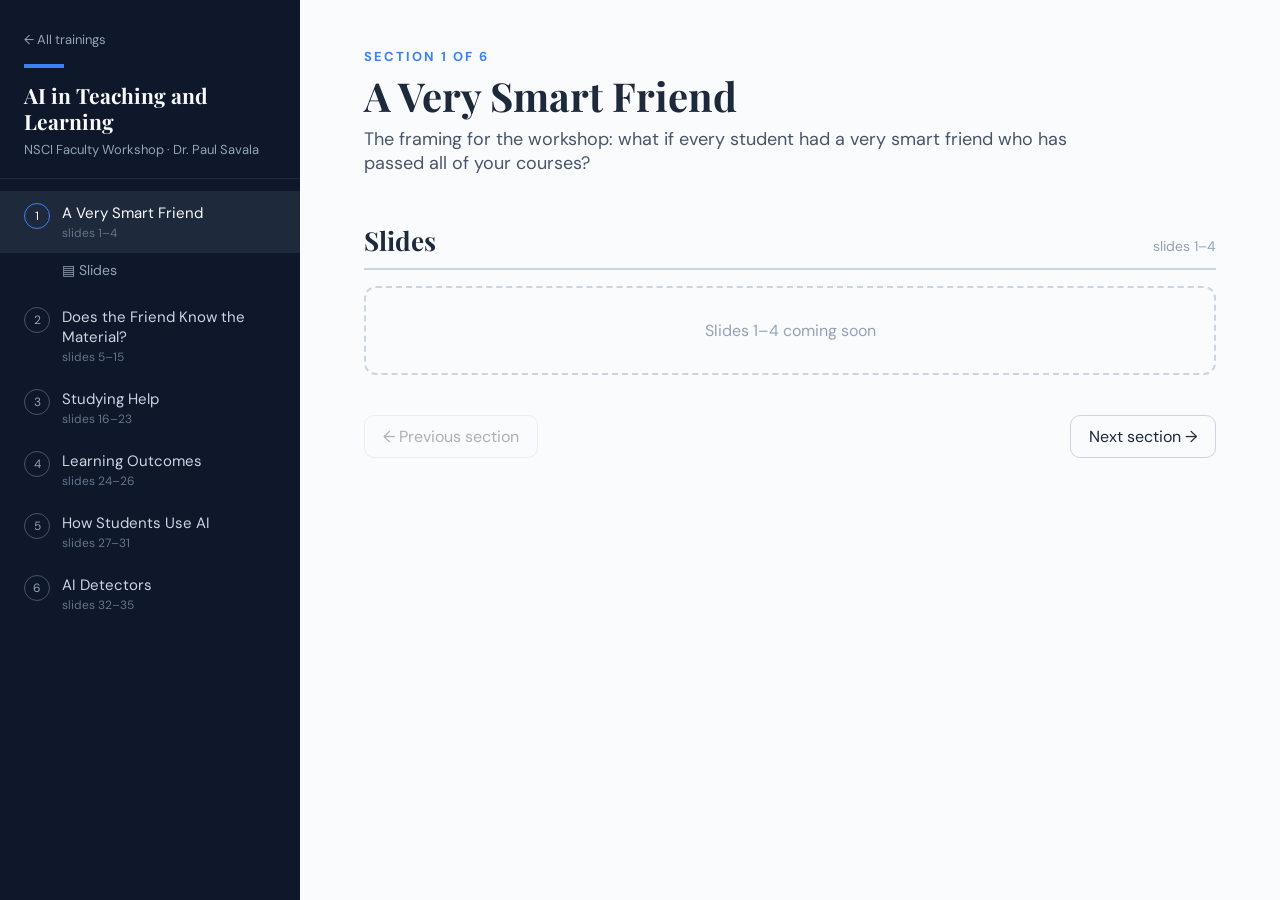
==== ai-teaching-learning/index.html @ a61bfcde "Add "AI in Teaching and Learning" training page (slides only) - New ai-teaching-learning/ page with " ====
<!DOCTYPE html>
<html lang="en">
<head>
<meta charset="utf-8">
<meta name="viewport" content="width=device-width, initial-scale=1">
<title>AI in Teaching and Learning</title>
<link rel="preconnect" href="https://fonts.googleapis.com">
<link href="https://fonts.googleapis.com/css2?family=Playfair+Display:wght@700&family=DM+Sans:wght@400;500;700&display=swap" rel="stylesheet">
<link rel="stylesheet" href="../shared/workshop.css?v=3">
</head>
<body>
<script src="../shared/site-config.js?v=3"></script>
<script>
/* =====================================================================
   THIS TRAINING'S CONTENT: the only part to edit for this page.
   ---------------------------------------------------------------------
   This training is slides only: no videos and no activities, so the
   page hides the video blocks, the name/department fields and the
   "others' answers" panel automatically.
   slidesPdf   Path to that section's slide PDF, relative to this folder,
               e.g. "slides/section-1.pdf". Leave "" until it exists.
   slides      The slide range shown to faculty (just a label).
   fullSlidesPdf  The whole deck in one PDF, linked from the sidebar.
   ===================================================================== */
window.TRAINING = {
  id: "ai-teaching-learning",
  title: "AI in Teaching and Learning",
  subtitle: "NSCI Faculty Workshop",
  fullSlidesPdf: "",
  sections: [
  { id: "s1", title: "A Very Smart Friend", slides: "1–4", slidesPdf: "",
    lede: "The framing for the workshop: what if every student had a very smart friend who has passed all of your courses?" },
  { id: "s2", title: "Does the Friend Know the Material?", slides: "5–15", slidesPdf: "",
    lede: "What benchmarks are, how today's models do on math, biology and chemistry questions, whether the friend just agrees with you, and how fast even the hardest tests are falling." },
  { id: "s3", title: "Studying Help", slides: "16–23", slidesPdf: "",
    lede: "What makes high-quality tutoring work, the spectrum from all-human to all-AI tutoring, and the design details that decide whether AI help works." },
  { id: "s4", title: "Learning Outcomes", slides: "24–26", slidesPdf: "",
    lede: "When the answer is seconds away, what should students leave our courses able to do themselves, and why?" },
  { id: "s5", title: "How Students Use AI", slides: "27–31", slidesPdf: "",
    lede: "What half a million student conversations show about how students actually use AI, and how we'd want them to use it." },
  { id: "s6", title: "AI Detectors", slides: "32–35", slidesPdf: "",
    lede: "How detectors went from unreliable to very accurate, why small error rates still add up, and whether it's worth being the AI police." }
]
};
</script>
<script src="../shared/workshop.js?v=3"></script>
</body>
</html>
---- shared/workshop.css ----
/* Shared styles for every training page. */
:root {
  --navy: #0F172A; --ink: #1E293B; --body: #475569; --muted: #94A3B8;
  --rule: #CBD5E1; --card: #F1F5F9; --bg: #FAFBFC; --blue: #3B82F6; --blue-soft: #DBEAFE;
  --green: #16A34A; --amber-bg: #FEF3C7; --amber-ink: #78350F; --red: #B91C1C;
}
* { box-sizing: border-box; }
html, body { margin: 0; }
body { min-height: 100vh; font-family: 'DM Sans', Arial, sans-serif; color: var(--body); background: var(--bg); }
a { color: var(--blue); }

/* ---------- training page layout ---------- */
body.training { display: flex; align-items: flex-start; }
aside.sidebar { width: 300px; flex: none; background: var(--navy); color: #CBD5E1; height: 100vh; position: sticky; top: 0; overflow-y: auto; display: flex; flex-direction: column; }
.brand { padding: 28px 24px 20px; border-bottom: 1px solid #1E293B; }
.brand .home { display: inline-block; font-size: 13px; color: var(--muted); text-decoration: none; margin-bottom: 16px; }
.brand .home:hover { color: #93C5FD; }
.brand .bar { width: 40px; height: 4px; background: var(--blue); margin-bottom: 14px; }
.brand h1 { font-family: 'Playfair Display', Georgia, serif; color: #F8FAFC; font-size: 21px; line-height: 1.25; margin: 0 0 6px; }
.brand p { margin: 0; font-size: 13px; color: var(--muted); }
.brand .all-slides { display: inline-block; margin-top: 14px; padding: 7px 12px; font-size: 13px; font-weight: 500; color: #F8FAFC; text-decoration: none; border: 1px solid #334155; border-radius: 6px; }
.brand .all-slides:hover { border-color: var(--blue); color: #93C5FD; }
.profile { padding: 16px 24px; border-bottom: 1px solid #1E293B; }
.profile label { display: block; font-size: 12px; text-transform: uppercase; letter-spacing: 1px; color: var(--muted); margin-bottom: 6px; }
.profile select, .profile input { width: 100%; padding: 8px 10px; border-radius: 8px; border: 1px solid #334155; background: #1E293B; color: #F8FAFC; font: inherit; font-size: 14px; margin-bottom: 10px; }
.profile input.missing, .profile select.missing { border-color: #F87171; }
nav { padding: 12px 0 24px; flex: 1; }
.sec-btn { width: 100%; display: flex; gap: 12px; align-items: flex-start; padding: 12px 24px; background: none; border: none; color: #CBD5E1; text-align: left; font: inherit; font-size: 15px; cursor: pointer; }
.sec-btn:hover { background: #1E293B; }
.sec-btn .num { flex: none; width: 26px; height: 26px; border-radius: 50%; border: 1.5px solid #475569; display: grid; place-items: center; font-size: 12px; color: var(--muted); }
.sec-btn.done .num { background: var(--green); border-color: var(--green); color: white; }
.sec-btn .meta { display: block; font-size: 12px; color: #64748B; margin-top: 2px; }
.sec-btn.active { background: #1E293B; color: #F8FAFC; }
.sec-btn.active .num { border-color: var(--blue); color: #F8FAFC; }
.sec-btn.done.active .num { border-color: var(--green); }
.sub { display: none; padding: 2px 0 10px 62px; }
.sub.open { display: block; }
.sub a { display: block; padding: 6px 0; color: var(--muted); text-decoration: none; font-size: 14px; }
.sub a:hover { color: #93C5FD; }

main { flex: 1; min-width: 0; padding: 48px 64px 96px; max-width: 1100px; }
.eyebrow { font-size: 13px; font-weight: 700; letter-spacing: 2px; text-transform: uppercase; color: var(--blue); }
h2.title { font-family: 'Playfair Display', Georgia, serif; color: var(--ink); font-size: 40px; margin: 8px 0 8px; line-height: 1.15; }
.lede { font-size: 18px; margin: 0 0 32px; max-width: 760px; }
h3.block { font-family: 'Playfair Display', Georgia, serif; color: var(--ink); font-size: 26px; margin: 48px 0 16px; padding-bottom: 10px; border-bottom: 2px solid var(--rule); display: flex; justify-content: space-between; align-items: baseline; gap: 12px; scroll-margin-top: 24px; }
h3.block small { font-family: 'DM Sans', Arial, sans-serif; font-size: 14px; color: var(--muted); font-weight: 400; }

.video { aspect-ratio: 16 / 9; background: var(--navy); border-radius: 14px; overflow: hidden; display: grid; place-items: center; color: var(--muted); }
.video iframe { width: 100%; height: 100%; border: 0; display: block; }
.slides-frame { width: 100%; height: 560px; border: 1px solid var(--rule); border-radius: 12px; background: white; display: block; }
.placeholder { border: 2px dashed var(--rule); border-radius: 12px; padding: 32px; text-align: center; color: var(--muted); }
.btn-link { display: inline-block; margin-top: 12px; font-size: 15px; text-decoration: none; font-weight: 500; }

.activity { background: white; border: 1px solid var(--rule); border-radius: 14px; padding: 28px 32px; }
.activity h4 { margin: 0 0 6px; font-size: 20px; color: var(--ink); }
.activity .instr { font-size: 16px; line-height: 1.55; margin: 0 0 8px; }
.prompt { display: block; font-family: 'Roboto Mono', monospace; font-size: 14px; background: var(--card); border-left: 4px solid var(--blue); padding: 10px 14px; border-radius: 6px; margin: 8px 0; color: var(--ink); white-space: pre-wrap; }
.seeds { font-size: 14px; color: var(--body); background: var(--card); border-radius: 10px; padding: 12px 16px; margin: 12px 0 20px; line-height: 1.5; }
.seeds b { color: var(--ink); }
.q { margin: 22px 0 0; }
.q label { display: block; font-weight: 500; color: var(--ink); margin-bottom: 8px; font-size: 16px; line-height: 1.4; }
.q textarea { width: 100%; min-height: 96px; padding: 12px 14px; border: 1px solid var(--rule); border-radius: 10px; font: inherit; font-size: 15px; color: var(--ink); resize: vertical; background: var(--bg); }
.q textarea:focus { outline: 2px solid var(--blue-soft); border-color: var(--blue); }
.part { font-size: 13px; font-weight: 700; letter-spacing: 1.5px; text-transform: uppercase; color: var(--muted); margin: 28px 0 0; }
.submit-row { display: flex; align-items: center; gap: 16px; margin-top: 24px; flex-wrap: wrap; }
.submit { background: var(--navy); color: white; border: none; border-radius: 10px; padding: 12px 22px; font: inherit; font-weight: 700; cursor: pointer; }
.submit:hover { background: #1E293B; }
.submit:disabled { opacity: 0.5; cursor: default; }
.status { font-size: 14px; }
.status.ok { color: var(--green); }
.status.err { color: var(--red); }
.others-link { display: inline-block; margin-top: 18px; padding: 0; background: none; border: none; font: inherit; font-size: 15px; font-weight: 500; color: var(--blue); cursor: pointer; }
.others-link:hover { text-decoration: underline; }
.nextbar { display: flex; justify-content: space-between; gap: 12px; margin-top: 40px; }
.nextbar button { background: none; border: 1px solid var(--rule); border-radius: 10px; padding: 10px 18px; font: inherit; color: var(--ink); cursor: pointer; }
.nextbar button:disabled { opacity: 0.35; cursor: default; }
.banner { background: var(--amber-bg); color: var(--amber-ink); font-size: 14px; padding: 10px 14px; border-radius: 10px; margin-bottom: 24px; }

/* ---------- home page ---------- */
.hero { background: var(--navy); color: #CBD5E1; padding: 72px 24px 64px; }
.hero .inner, .home-list { max-width: 960px; margin: 0 auto; }
.hero .bar { width: 48px; height: 5px; background: var(--blue); margin-bottom: 20px; }
.hero h1 { font-family: 'Playfair Display', Georgia, serif; color: #F8FAFC; font-size: 44px; line-height: 1.15; margin: 0 0 12px; }
.hero p { margin: 0; font-size: 18px; max-width: 640px; }
.home-list { padding: 48px 24px 96px; display: grid; grid-template-columns: repeat(auto-fill, minmax(280px, 1fr)); gap: 24px; }
.card { display: flex; flex-direction: column; gap: 10px; background: white; border: 1px solid var(--rule); border-radius: 14px; padding: 28px; text-decoration: none; color: var(--body); transition: border-color 0.15s, box-shadow 0.15s; }
.card:hover { border-color: var(--blue); box-shadow: 0 8px 24px rgba(15, 23, 42, 0.08); }
.card h2 { font-family: 'Playfair Display', Georgia, serif; color: var(--ink); font-size: 24px; margin: 0; line-height: 1.2; }
.card p { margin: 0; font-size: 15px; line-height: 1.5; }
.card .meta { font-size: 13px; color: var(--muted); }
.card .go { margin-top: auto; padding-top: 8px; font-weight: 700; color: var(--blue); font-size: 15px; }
.card.soon { pointer-events: none; opacity: 0.6; }

/* ---------- right sidebar: other people's answers ---------- */
/* Collapsed it's a narrow rail; open it's a panel beside the page (over it on narrower screens). */
aside.others { flex: none; margin-left: auto; position: sticky; top: 0; height: 100vh; display: flex; background: white; border-left: 1px solid var(--rule); }
.others-rail { width: 48px; flex: none; display: flex; flex-direction: column; align-items: center; gap: 10px; padding: 24px 0; background: none; border: none; font: inherit; color: var(--ink); cursor: pointer; }
.others-rail:hover { background: var(--card); }
.others-rail-label { writing-mode: vertical-rl; transform: rotate(180deg); font-size: 14px; font-weight: 500; letter-spacing: 0.5px; }
.others-count { min-width: 26px; padding: 3px 6px; border-radius: 13px; background: var(--blue-soft); color: var(--ink); font-size: 12px; font-weight: 700; text-align: center; }
.others-count:empty { display: none; }
.others-body { display: none; position: relative; width: var(--others-w, 360px); flex-direction: column; border-left: 1px solid var(--rule); }
/* the drag handle: a strip along the panel's left edge */
.others-resize { position: absolute; left: -4px; top: 0; bottom: 0; width: 8px; cursor: col-resize; z-index: 1; touch-action: none; }
.others-resize:hover, body.resizing .others-resize { background: var(--blue-soft); }
body.resizing { cursor: col-resize; user-select: none; }
body.resizing iframe { pointer-events: none; } /* videos and PDFs would otherwise swallow the drag */
aside.others.open .others-body { display: flex; }
aside.others.open .others-rail { display: none; }
.others-head { display: flex; justify-content: space-between; gap: 12px; padding: 28px 24px 16px; border-bottom: 1px solid var(--rule); }
.others-eyebrow { font-size: 12px; font-weight: 700; letter-spacing: 1.5px; text-transform: uppercase; color: var(--blue); }
.others-head h3 { font-family: 'Playfair Display', Georgia, serif; color: var(--ink); font-size: 22px; margin: 6px 0 4px; }
.others-head p { margin: 0; font-size: 13px; color: var(--muted); }
.others-close { flex: none; width: 32px; height: 32px; border: 1px solid var(--rule); border-radius: 8px; background: none; font-size: 20px; line-height: 1; color: var(--body); cursor: pointer; }
.others-close:hover { border-color: var(--blue); color: var(--blue); }
.others-list { flex: 1; overflow-y: auto; padding: 4px 24px 32px; }
.others-note { font-size: 14px; color: var(--muted); margin: 16px 0 0; }
.others-dept { border-bottom: 1px solid var(--rule); }
.others-dept > summary { display: flex; align-items: center; gap: 10px; padding: 14px 0; font-weight: 700; color: var(--ink); cursor: pointer; list-style: none; }
.others-person > summary { display: flex; align-items: center; gap: 10px; padding: 8px 0; font-weight: 500; color: var(--ink); cursor: pointer; list-style: none; }
.others-dept > summary::-webkit-details-marker, .others-person > summary::-webkit-details-marker { display: none; }
.others-dept > summary::before, .others-person > summary::before { content: "▸"; display: inline-block; color: var(--muted); font-size: 12px; transition: transform 0.15s; }
.others-dept[open] > summary::before, .others-person[open] > summary::before { transform: rotate(90deg); }
.others-dept > summary:hover, .others-person > summary:hover { color: var(--blue); }
.others-n { min-width: 22px; padding: 1px 7px; border-radius: 11px; background: var(--card); color: var(--body); font-size: 12px; font-weight: 700; text-align: center; }
.others-dept > .others-person { margin-left: 18px; }
.others-person[open] { padding-bottom: 12px; }
.others-person .others-q, .others-person .part { margin-left: 22px; }
.others-q { margin-top: 14px; }
.others-q h4 { margin: 0 0 8px; font-size: 15px; font-weight: 500; color: var(--ink); line-height: 1.4; }
.others-q blockquote { margin: 8px 0 0; padding: 10px 14px; background: var(--card); border-radius: 8px; font-size: 14px; line-height: 1.5; white-space: pre-wrap; overflow-wrap: anywhere; }

@media (max-width: 1280px) {
  aside.others.open { position: fixed; right: 0; top: 0; z-index: 10; box-shadow: -12px 0 32px rgba(15, 23, 42, 0.15); }
}

@media (max-width: 860px) {
  aside.others { position: fixed; right: 0; top: 0; z-index: 10; height: 100vh; background: none; border: none; pointer-events: none; }
  aside.others > * { pointer-events: auto; }
  .others-rail { position: fixed; right: 16px; bottom: 16px; width: auto; height: auto; flex-direction: row; padding: 10px 16px; border-radius: 24px; background: var(--navy); color: white; box-shadow: 0 6px 20px rgba(15, 23, 42, 0.3); }
  .others-rail:hover { background: var(--ink); }
  .others-rail-label { writing-mode: horizontal-tb; transform: none; }
  aside.others.open { left: 0; background: white; }
  .others-body { width: 100%; border-left: none; }
  .others-resize { display: none; }

  body.training { flex-direction: column; }
  aside.sidebar { width: 100%; height: auto; position: static; }
  main { padding: 28px 18px 80px; }
  h2.title { font-size: 30px; }
  .slides-frame { height: 420px; }
  .hero h1 { font-size: 34px; }
}
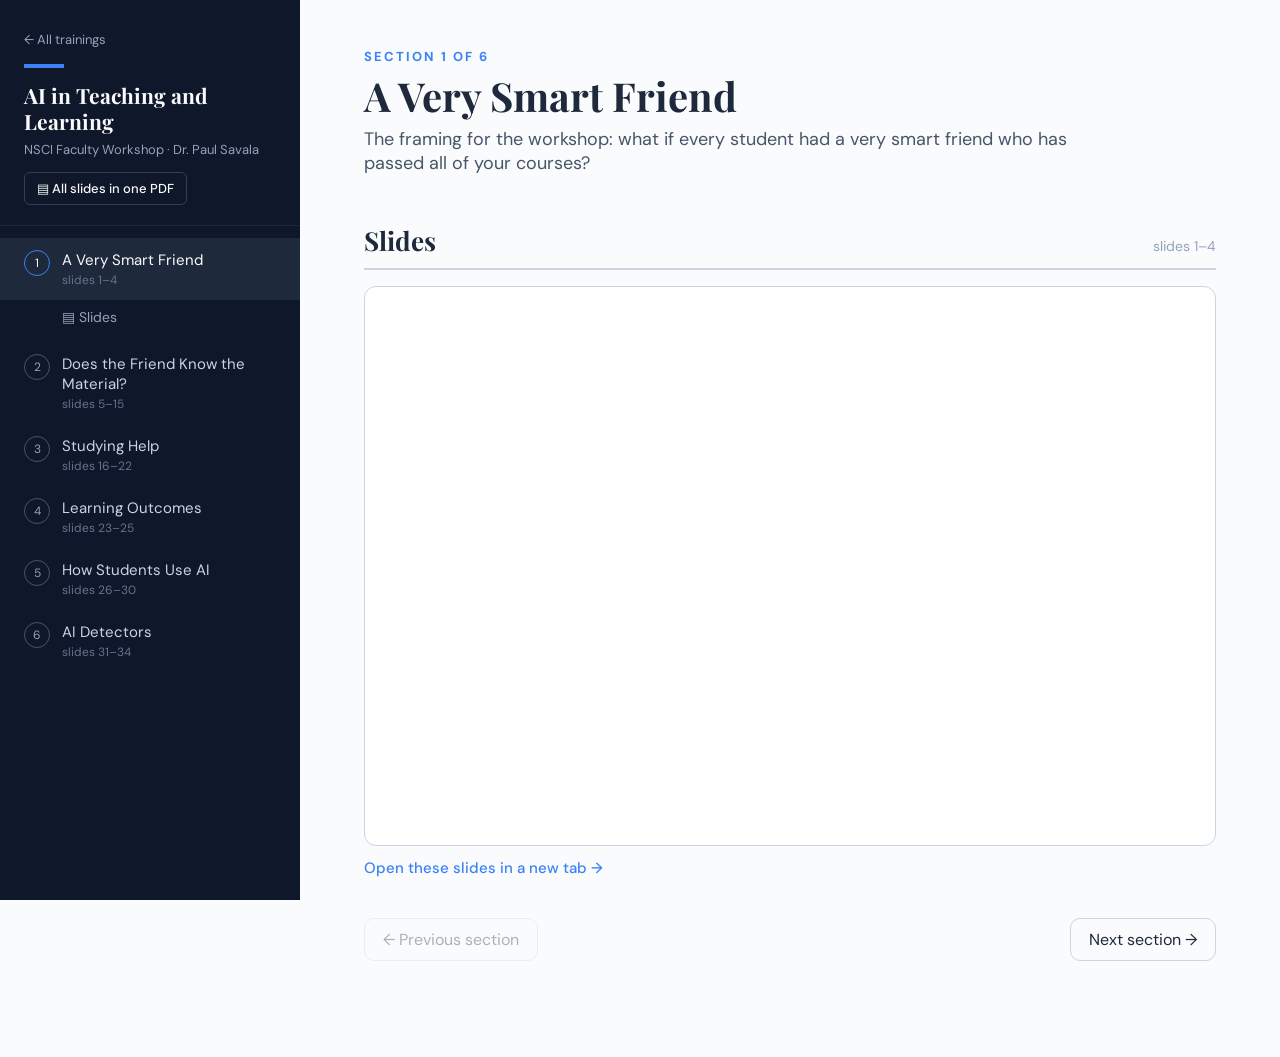
==== commit 8f85780b: "Add slides for "AI in Teaching and Learning" Full deck plus one PDF per section (34 slides, six sect" ====
--- a/ai-teaching-learning/index.html
+++ b/ai-teaching-learning/index.html
@@ -26,19 +26,19 @@
   id: "ai-teaching-learning",
   title: "AI in Teaching and Learning",
   subtitle: "NSCI Faculty Workshop",
-  fullSlidesPdf: "",
+  fullSlidesPdf: "slides/all-slides.pdf",
   sections: [
-  { id: "s1", title: "A Very Smart Friend", slides: "1–4", slidesPdf: "",
+  { id: "s1", title: "A Very Smart Friend", slides: "1–4", slidesPdf: "slides/section-1.pdf",
     lede: "The framing for the workshop: what if every student had a very smart friend who has passed all of your courses?" },
-  { id: "s2", title: "Does the Friend Know the Material?", slides: "5–15", slidesPdf: "",
+  { id: "s2", title: "Does the Friend Know the Material?", slides: "5–15", slidesPdf: "slides/section-2.pdf",
     lede: "What benchmarks are, how today's models do on math, biology and chemistry questions, whether the friend just agrees with you, and how fast even the hardest tests are falling." },
-  { id: "s3", title: "Studying Help", slides: "16–23", slidesPdf: "",
+  { id: "s3", title: "Studying Help", slides: "16–22", slidesPdf: "slides/section-3.pdf",
     lede: "What makes high-quality tutoring work, the spectrum from all-human to all-AI tutoring, and the design details that decide whether AI help works." },
-  { id: "s4", title: "Learning Outcomes", slides: "24–26", slidesPdf: "",
+  { id: "s4", title: "Learning Outcomes", slides: "23–25", slidesPdf: "slides/section-4.pdf",
     lede: "When the answer is seconds away, what should students leave our courses able to do themselves, and why?" },
-  { id: "s5", title: "How Students Use AI", slides: "27–31", slidesPdf: "",
+  { id: "s5", title: "How Students Use AI", slides: "26–30", slidesPdf: "slides/section-5.pdf",
     lede: "What half a million student conversations show about how students actually use AI, and how we'd want them to use it." },
-  { id: "s6", title: "AI Detectors", slides: "32–35", slidesPdf: "",
+  { id: "s6", title: "AI Detectors", slides: "31–34", slidesPdf: "slides/section-6.pdf",
     lede: "How detectors went from unreliable to very accurate, why small error rates still add up, and whether it's worth being the AI police." }
 ]
 };
